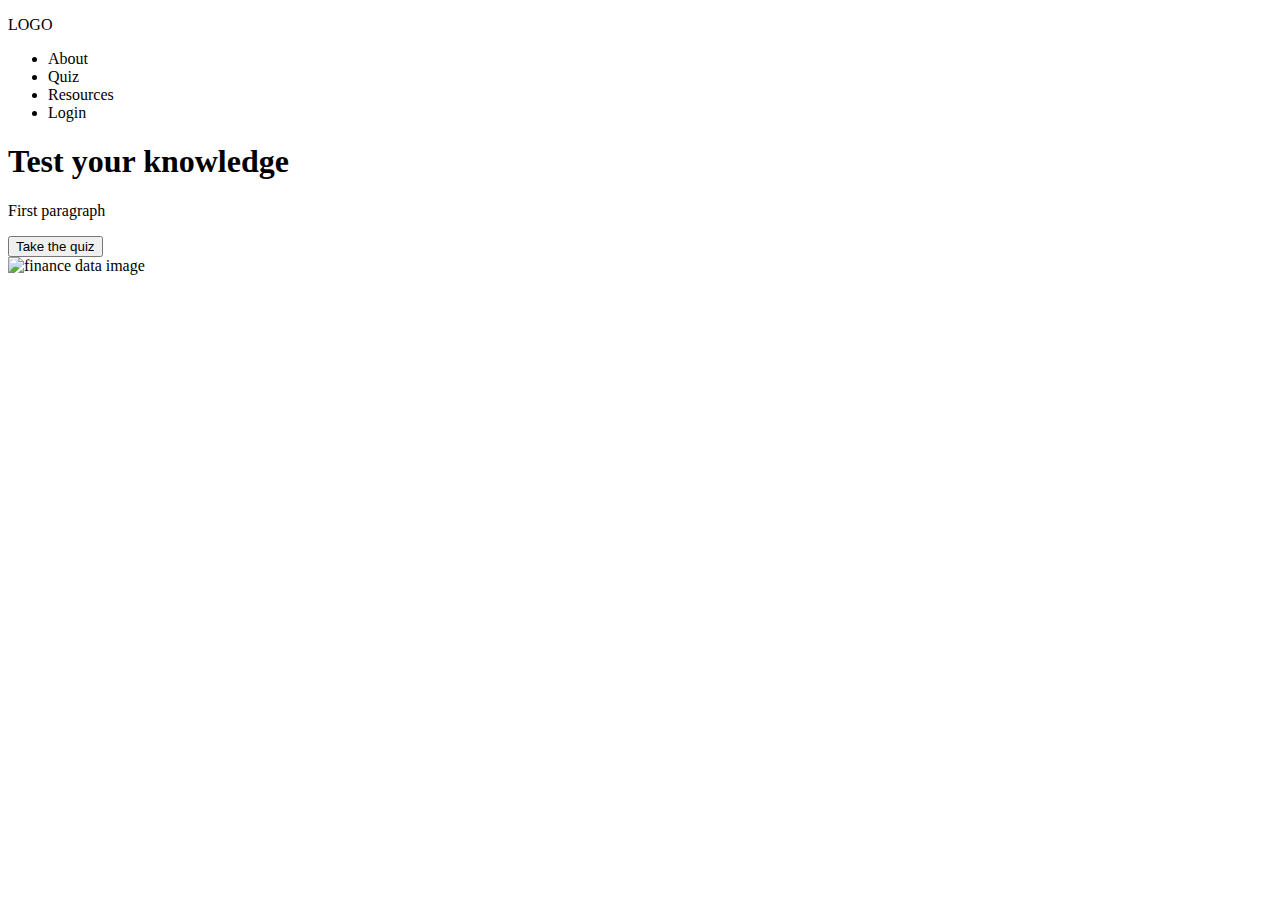
==== index.html @ 3f0c672c "Day 1: Designed UI (Figma), started landing page HTML (VSC)" ====
<!DOCTYPE html>
<html lang="en">
<head>
    <meta charset="UTF-8">
    <meta http-equiv="X-UA-Compatible" content="IE=edge">
    <meta name="viewport" content="width=device-width, initial-scale=1.0">
    <link rel="stylesheet" href="./stylesheets/style.css"/>
    <title>Quiz</title>
</head>
<body>
    <header>
        <div class="nav_bar"> 
            <p>LOGO</p>
            <ul class="nav_links">
                <li>About</li>
                <li>Quiz</li>
                <li>Resources</li>
                <li id="login" >Login</li>
            </ul>
        </div>
    </header>
    <div>
        <h1>Test your knowledge</h1>
        <p>First paragraph</p>
        <button>Take the quiz</button>
    </div>
    <img alt="finance data image"src=".images/png/financedata.png" />

    <script>src="index.js"</script></script>
</body>
</html>
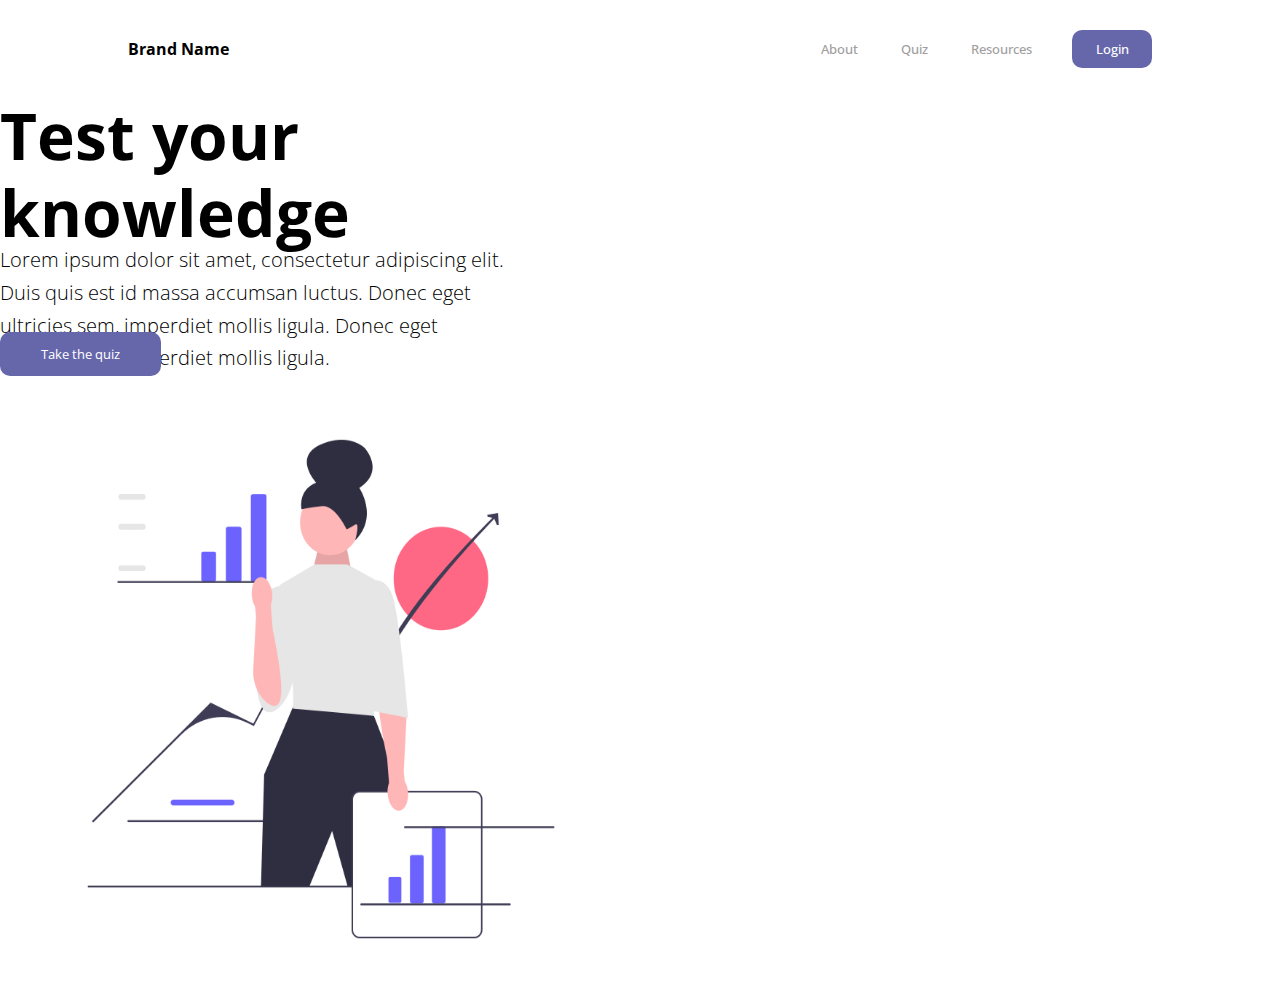
==== commit 058ecadb: "CSS + JS" ====
--- a/index.html
+++ b/index.html
@@ -5,27 +5,35 @@
     <meta http-equiv="X-UA-Compatible" content="IE=edge">
     <meta name="viewport" content="width=device-width, initial-scale=1.0">
     <link rel="stylesheet" href="./stylesheets/style.css"/>
-    <title>Quiz</title>
+    <link rel="preconnect" href="https://fonts.googleapis.com">
+<link rel="preconnect" href="https://fonts.gstatic.com" crossorigin>
+<link href="https://fonts.googleapis.com/css2?family=Open+Sans:ital,wght@0,300;0,400;0,500;0,600;0,700;0,800;1,300;1,400;1,500;1,600;1,700;1,800&display=swap" rel="stylesheet">
+<!-- TODO - FAVICON -->
+    <title>Brand Name</title>
 </head>
 <body>
     <header>
-        <div class="nav_bar"> 
-            <p>LOGO</p>
+        <p>Brand Name</p>
+        <nav>
             <ul class="nav_links">
-                <li>About</li>
-                <li>Quiz</li>
-                <li>Resources</li>
-                <li id="login" >Login</li>
+                <li><a href="#">About</a></li>
+                <li><a href="#">Quiz</a></li>
+                <li><a href="#">Resources</a></li>
             </ul>
-        </div>
+        </nav>
+        
+        <a id="login"><button>Login</button></a>
+        <!-- <a href='quiz.html'><button class="login">TAKE THE QUIZ </button> </a> -->
+     
     </header>
     <div>
-        <h1>Test your knowledge</h1>
-        <p>First paragraph</p>
-        <button>Take the quiz</button>
-    </div>
-    <img alt="finance data image"src=".images/png/financedata.png" />
-
+        <div class="landing_left">
+            <h1>Test your knowledge</h1>
+            <p id="intro_text">Lorem ipsum dolor sit amet, consectetur adipiscing elit. Duis quis est id massa accumsan luctus. Donec eget ultricies sem, imperdiet mollis ligula. Donec eget ultricies sem, imperdiet mollis ligula.</p>
+            <a href='quiz.html'><button id="quiz">Take the quiz</button> </a>
+        </div>
+        <img id="landing_img" alt="finance data image"src="images/png/finance data.png" />
+     </div>  
     <script>src="index.js"</script></script>
 </body>
 </html>--- a/stylesheets/style.css
+++ b/stylesheets/style.css
@@ -0,0 +1,242 @@
+* {
+ 
+    font-family: 'Open Sans', sans-serif;
+    box-sizing: border-box;
+    margin: 0;
+    padding: 0;
+    background-color: white;
+
+}
+
+/* TODO burger menu */
+
+@media (max-width: 768px) {
+    nav {
+        visibility: hidden;
+        display: flex;
+    }
+    
+}
+
+
+li, a {
+    font-weight:500;
+    text-decoration: none;
+    color: #A09E9E;
+
+}
+
+#login button {
+    font-weight:500;
+    font-size: smaller;
+    color: white;
+    text-decoration: none;
+    background-color: #6667ab;
+    width: 80px;
+    height: 38px; 
+    margin-left: 20px;
+    border-radius: 10px;
+    border:none;
+    transition: all 0.3s ease 0s;
+    cursor: pointer;
+    opacity: 1;
+    
+}
+
+#login button:hover {
+    background-color: #6667ab;
+    opacity: 0.9;
+
+}
+
+#login button:active {
+    background-color: #6667ab;
+    opacity: 0.9;
+    border: 1px #000000 solid;
+
+}
+
+header {
+    display: flex;
+    justify-content: flex-end;
+    align-items: center;
+    padding: 30px 10%;
+
+}
+
+p {
+    cursor: pointer;
+    font-weight: bolder;
+    margin-right:auto;
+
+}
+
+.nav_links {
+    list-style: none;
+    font-size: small;
+
+}
+
+.nav_links a:active { 
+    text-decoration: underline 3px; 
+    color: #6667ab;
+
+}
+
+.nav_links li {
+    display: inline-block;
+    padding: 0px 20px;
+
+}
+
+.nav_links li a {
+    transition: all 0.3s ease 0s;
+
+}
+
+.nav_links li a:hover {
+    color: black;
+
+}
+
+div {
+    justify-content: left;
+    align-content: space-around;
+    display:flexbox;
+ 
+}
+
+
+.landing_left h1 {
+    width: 513px;
+    height: 146px;
+    font-style: normal;
+    font-weight: 700;
+    font-size: 64px;
+    line-height: 120.68%;
+
+}
+
+#intro_text {
+    width: 513px;
+    height: 88px;
+    left: 27px;
+    top: 37px;
+    left: 27px;
+    top: 235px;
+    font-style: normal;
+    font-weight: 300;
+    font-size: 20px;
+    line-height: 164.68%;
+
+}
+
+#quiz {
+    width: 161px;
+    height: 44px;
+    left: 27px;
+    top: 438px;
+    color: white;
+    background-color: #6667AB;
+    border:none;
+    border-radius: 10px;
+    transition: all 0.3s ease 0s;
+
+}
+
+#quiz:hover {
+    background-color: #6667ab;
+    opacity: 0.9;
+    cursor: pointer;
+
+}
+
+#quiz:active {
+    background-color: #6667ab;
+    opacity: 0.9;
+    border: 1.5px #000000 solid;
+
+}
+
+ #landing_img {
+    width: 641.51px;
+    height: 626.39px;
+
+}
+
+
+/* quiz page */
+
+.quiz_intro h4 {
+    font-style: normal;
+    font-weight: 700;
+    font-size: 20px;
+    line-height: 120.68%;
+
+}
+
+.quiz_intro p {
+    font-style: normal;
+    font-weight: 400;
+    font-size: 18px;
+    line-height: 161.68%;
+}
+
+.quiz_container {
+    width: 50%;
+
+}
+#counter {
+    font-style: normal;
+    font-weight: 700;
+    font-size: 18px;
+    line-height: 120.68%;
+    color: #9B9B9B;
+}
+
+/* #counter hr {
+    color: #9B9B9B;
+} */
+
+.question {
+    font-style: normal;
+    font-weight: 700;
+    font-size: 18px;
+    line-height: 120.68%;
+    margin: 25px;
+
+}
+
+.choice {
+    
+    background: white;
+    /* border: 0.001px solid #6667AB; */
+    box-shadow: 1px 1px 9px 1px rgba(0, 0, 0, 0.09);
+    border-radius: 10px;
+    padding: 10px;
+    font-style: normal;
+    font-weight: 400;
+    font-size: 18px;
+    line-height: 120.68%;
+    margin: 15px;
+    transition: .3s background-color;
+
+}
+
+.choice:hover {
+    background: rgba(102, 103, 171, 0.15);
+    /* border: 0.001px solid #6667AB; */
+    box-shadow: 1px 1px 9px 1px rgba(0, 0, 0, 0.09);
+    
+}
+
+/* TODO change selection background color  */
+
+/* .choice input:checked {
+    background-color: #2eaadc;
+} */
+
+.qDiv {
+    visibility: hidden;
+    height: 0vh;
+}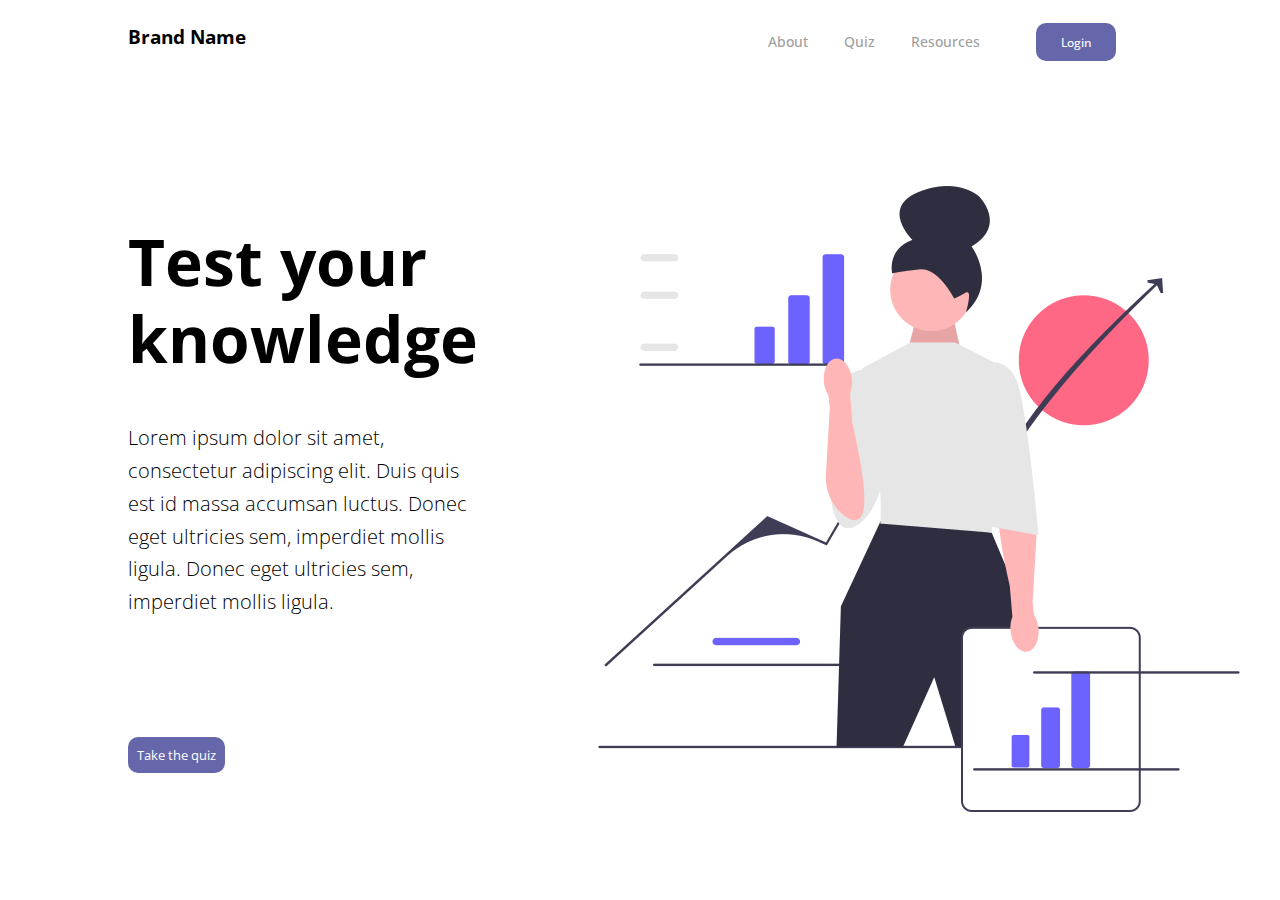
==== commit 898b767d: "Final JS + HTML/CSS draft" ====
--- a/index.html
+++ b/index.html
@@ -13,20 +13,18 @@
 </head>
 <body>
     <header>
-        <p>Brand Name</p>
-        <nav>
-            <ul class="nav_links">
-                <li><a href="#">About</a></li>
-                <li><a href="#">Quiz</a></li>
-                <li><a href="#">Resources</a></li>
-            </ul>
+        <a id="logo" href="index.html"><p>Brand Name</p></a>
+        <nav class="nav_links" >
+                 <a href="#">About</a>
+                <a href="quiz.html">Quiz</a>
+                <a href="#">Resources</a>
+                <a id="login"><button>Login</button><a>      
         </nav>
         
-        <a id="login"><button>Login</button></a>
         <!-- <a href='quiz.html'><button class="login">TAKE THE QUIZ </button> </a> -->
      
     </header>
-    <div>
+    <div id="landing-page">
         <div class="landing_left">
             <h1>Test your knowledge</h1>
             <p id="intro_text">Lorem ipsum dolor sit amet, consectetur adipiscing elit. Duis quis est id massa accumsan luctus. Donec eget ultricies sem, imperdiet mollis ligula. Donec eget ultricies sem, imperdiet mollis ligula.</p>
--- a/stylesheets/style.css
+++ b/stylesheets/style.css
@@ -10,19 +10,81 @@
 
 /* TODO burger menu */
 
-@media (max-width: 768px) {
+@media only screen
+and (max-width : 1100px) {
     nav {
         visibility: hidden;
-        display: flex;
+       
     }
-    
-}
-
-
-li, a {
+
+    #landing_img {
+        display:none;
+    }
+    
+}
+
+html {
+    height:100%;
+}
+body {
+    display: flex;
+    flex-direction: column;
+    align-items:center;
+    width: 100vw;
+    min-height: 100%;
+    
+}
+
+header {
+    width: 80vw;
+    display: flex;
+    flex-direction: row;
+    justify-content: space-between;
+    margin: 2.5vh 0 5vh 0vh;
+}
+
+a {
+    text-decoration: none;
+}
+
+#logo p {
+    color:#000000;
+    font-weight: bolder;
+    font-size: larger;
+   
+}
+
+.nav_links {
+    display: flex;
+    flex-direction: row;
+    justify-content: space-between;
+    width: 30vw;
+    align-items: center;
+    list-style: none;
+    font-size: .88rem;
+    margin-left: auto;
+    
+
+}
+
+.nav_links a {
+    
+    transition: all 0.3s ease 0s;
     font-weight:500;
     text-decoration: none;
     color: #A09E9E;
+    
+
+}
+
+.nav_links a:hover {
+    color: black;
+
+}
+.nav_links a:active { 
+    /* text-decoration: underline 3px;  */
+    font-size:.95rem;
+    /* color: #6667ab; */
 
 }
 
@@ -55,89 +117,45 @@
     border: 1px #000000 solid;
 
 }
-
-header {
-    display: flex;
-    justify-content: flex-end;
-    align-items: center;
-    padding: 30px 10%;
-
-}
-
-p {
-    cursor: pointer;
-    font-weight: bolder;
+#landing-page {
+    width: 80vw;
+    display: flex;
+    flex-direction: row;
+    justify-content: space-between;
+}
+
+.landing_left {
+    display: flex;
+    flex-direction: column;
+    justify-content: space-evenly;
+    width:30vw;
     margin-right:auto;
 
 }
 
-.nav_links {
-    list-style: none;
-    font-size: small;
-
-}
-
-.nav_links a:active { 
-    text-decoration: underline 3px; 
-    color: #6667ab;
-
-}
-
-.nav_links li {
-    display: inline-block;
-    padding: 0px 20px;
-
-}
-
-.nav_links li a {
-    transition: all 0.3s ease 0s;
-
-}
-
-.nav_links li a:hover {
-    color: black;
-
-}
-
-div {
-    justify-content: left;
-    align-content: space-around;
-    display:flexbox;
- 
-}
-
-
 .landing_left h1 {
-    width: 513px;
-    height: 146px;
     font-style: normal;
     font-weight: 700;
     font-size: 64px;
     line-height: 120.68%;
+    margin-bottom: 5vh;
 
 }
 
 #intro_text {
-    width: 513px;
-    height: 88px;
-    left: 27px;
-    top: 37px;
-    left: 27px;
-    top: 235px;
     font-style: normal;
     font-weight: 300;
     font-size: 20px;
     line-height: 164.68%;
+    /* margin-bottom: 3vh; */
 
 }
 
 #quiz {
-    width: 161px;
-    height: 44px;
-    left: 27px;
-    top: 438px;
+    
     color: white;
     background-color: #6667AB;
+    padding: 1vh;
     border:none;
     border-radius: 10px;
     transition: all 0.3s ease 0s;
@@ -145,28 +163,29 @@
 }
 
 #quiz:hover {
-    background-color: #6667ab;
     opacity: 0.9;
     cursor: pointer;
 
 }
 
-#quiz:active {
-    background-color: #6667ab;
+#quiz:active {  
     opacity: 0.9;
     border: 1.5px #000000 solid;
 
 }
 
  #landing_img {
-    width: 641.51px;
-    height: 626.39px;
+  width:  auto;
 
 }
 
 
 /* quiz page */
 
+.quiz_intro {
+    width: 80vw;
+    margin-top: 10vh;
+}
 .quiz_intro h4 {
     font-style: normal;
     font-weight: 700;
@@ -180,12 +199,35 @@
     font-weight: 400;
     font-size: 18px;
     line-height: 161.68%;
+    
+   
 }
 
 .quiz_container {
     width: 50%;
-
-}
+    height:50vh;
+    overflow:scroll;
+    /* overflow-x:hidden; */
+
+}
+
+.quiz_container::-webkit-scrollbar {
+    -webkit-appearance: none;
+    
+}
+
+.quiz_container::-webkit-scrollbar:vertical {
+    width: 11px;
+    
+}
+
+.quiz_container::-webkit-scrollbar-thumb {
+    border-radius: 8px;
+    border: 2px solid white; /* should match background, can't be transparent */
+    background-color: rgba(0, 0, 0, .5);
+    
+}
+
 #counter {
     font-style: normal;
     font-weight: 700;
@@ -230,13 +272,26 @@
     
 }
 
+
+
 /* TODO change selection background color  */
 
 /* .choice input:checked {
     background-color: #2eaadc;
 } */
 
-.qDiv {
+/* .qDiv {
     visibility: hidden;
     height: 0vh;
+} */
+
+.scoreDiv {
+    visibility: hidden;
+    height: 0px;
+}
+
+footer {
+    font-size: smaller;
+    color: grey;
+    margin-top: 10vh;
 }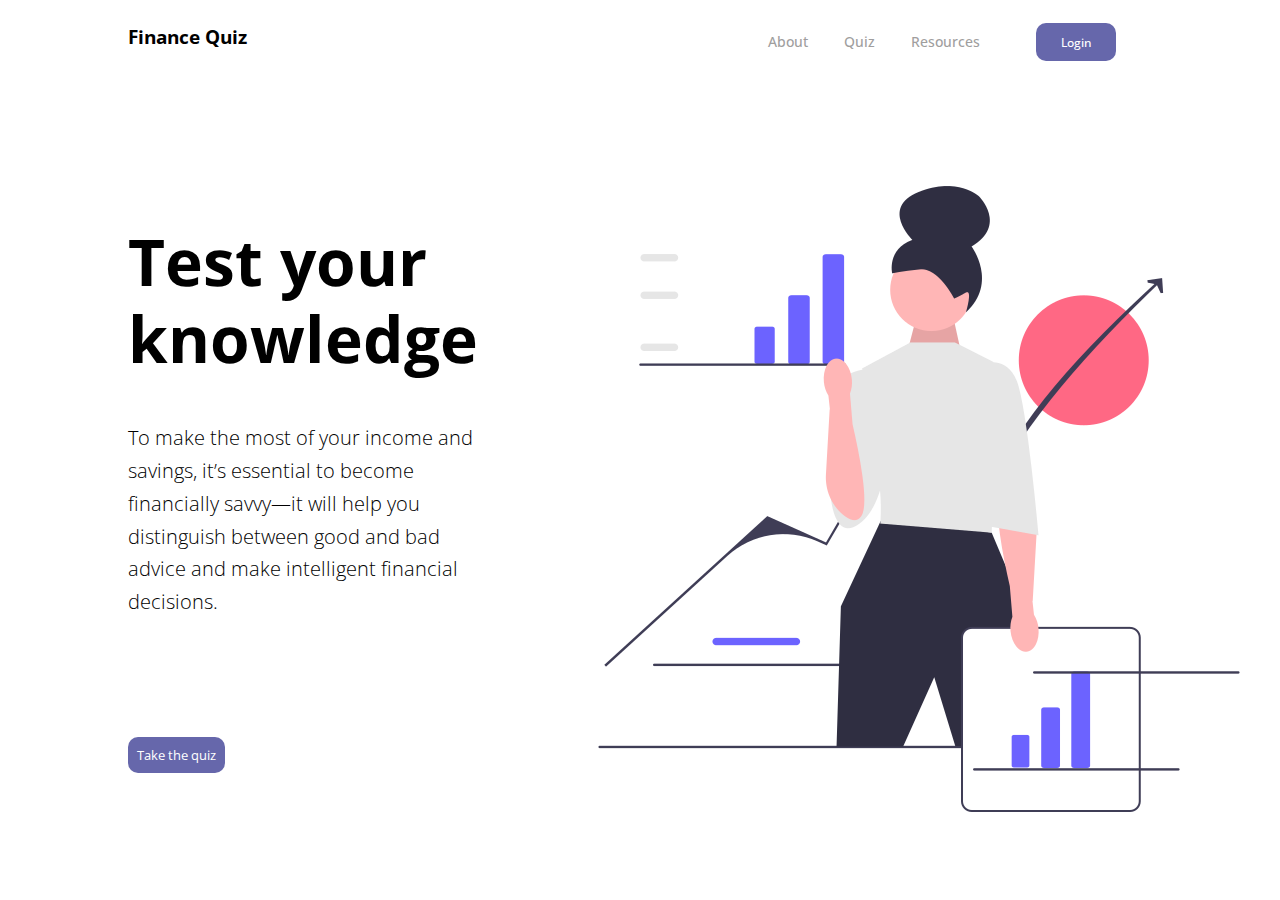
==== commit 2d8f5964: "final project" ====
--- a/index.html
+++ b/index.html
@@ -13,7 +13,7 @@
 </head>
 <body>
     <header>
-        <a id="logo" href="index.html"><p>Brand Name</p></a>
+        <a id="logo" href="index.html"><p>Finance Quiz</p></a>
         <nav class="nav_links" >
                  <a href="#">About</a>
                 <a href="quiz.html">Quiz</a>
@@ -27,7 +27,7 @@
     <div id="landing-page">
         <div class="landing_left">
             <h1>Test your knowledge</h1>
-            <p id="intro_text">Lorem ipsum dolor sit amet, consectetur adipiscing elit. Duis quis est id massa accumsan luctus. Donec eget ultricies sem, imperdiet mollis ligula. Donec eget ultricies sem, imperdiet mollis ligula.</p>
+            <p id="intro_text">To make the most of your income and savings, it’s essential to become financially savvy—it will help you distinguish between good and bad advice and make intelligent financial decisions.</p>
             <a href='quiz.html'><button id="quiz">Take the quiz</button> </a>
         </div>
         <img id="landing_img" alt="finance data image"src="images/png/finance data.png" />
--- a/stylesheets/style.css
+++ b/stylesheets/style.css
@@ -183,23 +183,30 @@
 /* quiz page */
 
 .quiz_intro {
+    display:flex;
+    margin-top: 8vh;
     width: 80vw;
-    margin-top: 10vh;
-}
-.quiz_intro h4 {
+    flex-direction: column;
+   justify-content: center;
+   align-items: center;
+}
+.quiz_intro h1 {
     font-style: normal;
     font-weight: 700;
+    /* font-size: 20px; */
+    line-height: 120.68%;
+
+}
+
+.quiz_intro p {
+    font-style: normal;
+    font-weight: 400;
     font-size: 20px;
-    line-height: 120.68%;
-
-}
-
-.quiz_intro p {
-    font-style: normal;
-    font-weight: 400;
-    font-size: 18px;
     line-height: 161.68%;
-    
+    /* width: 70vw; */
+    margin-bottom: 10vh;
+    /* justify-content: center;
+    align-items: center */
    
 }
 
@@ -228,18 +235,10 @@
     
 }
 
-#counter {
-    font-style: normal;
-    font-weight: 700;
-    font-size: 18px;
-    line-height: 120.68%;
-    color: #9B9B9B;
-}
-
-/* #counter hr {
-    color: #9B9B9B;
-} */
-
+
+.qDiv {
+    margin-bottom: 6vh;
+}
 .question {
     font-style: normal;
     font-weight: 700;
@@ -272,26 +271,143 @@
     
 }
 
-
-
-/* TODO change selection background color  */
-
-/* .choice input:checked {
-    background-color: #2eaadc;
-} */
-
-/* .qDiv {
-    visibility: hidden;
-    height: 0vh;
-} */
+input {
+    margin: 0 0 0 25px;
+     color: white;
+    background-color: #6667AB;
+    padding: 1vh;
+    border:none;
+    border-radius: 10px;
+    transition: all 0.3s ease 0s;
+
+}
+
+input:hover {
+    opacity: 0.9;
+    cursor: pointer;
+
+}
+
 
 .scoreDiv {
     visibility: hidden;
     height: 0px;
-}
+    vertical-align:top;
+    /* width: 90vw; */
+    display: flex;
+    flex-direction: row;
+    justify-content: space-between;
+    align-content: space-around;
+    /* padding: 25px; */
+}
+
+.pass_left {
+    display: flex;
+    flex-direction: column;
+    justify-content:center;
+    width:30vw;
+    margin-right: 6rem;
+}
+
+#score_h1 {
+    font-style: normal;
+    font-weight: 700;
+    font-size: 64px;
+    line-height: 120.68%;
+    margin-bottom: 5vh;
+}
+
+#pass_text {
+    font-style: normal;
+    font-weight: 300;
+    font-size: 20px;
+    line-height: 164.68%;
+}
+
+#score-button {
+margin: 5vh 0 0 0;
+    color: white;
+   background-color: #6667AB;
+   padding: 1vh;
+   border:none;
+   border-radius: 10px;
+   transition: all 0.3s ease 0s;
+}
+
+
+#score-button:hover {
+    opacity: 0.9;
+    cursor: pointer;
+
+}
+
+#pass {
+    width: auto;
+    display:flex;
+    align-items: center;
+    
+  
+  }
+
+.percentageContainer {
+    font-weight: bold;
+    font-size: 4rem;
+    
+}
+
+.fail_left {
+    display: flex;
+    flex-direction: column;
+    align-content:;
+    justify-content:;
+    width:30vw;
+    margin-right: 6rem;
+   
+}
+
+#score_h1 {
+    font-style: normal;
+    font-weight: 700;
+    font-size: 64px;
+    line-height: 120.68%;
+    margin-bottom: 5vh;
+}
+
+#fail_text {
+    font-style: normal;
+    font-weight: 300;
+    font-size: 20px;
+    line-height: 164.68%;
+}
+
+#score-button {
+margin: 5vh 0 0 0;
+    color: white;
+   background-color: #6667AB;
+   padding: 1vh;
+   border:none;
+   border-radius: 10px;
+   transition: all 0.3s ease 0s;
+}
+
+
+#score-button:hover {
+    opacity: 0.9;
+    cursor: pointer;
+
+}
+
+#fail {
+    width: auto;
+    display:flex;
+    align-items: center;
+    
+  
+  }
 
 footer {
     font-size: smaller;
     color: grey;
     margin-top: 10vh;
-}+}
+
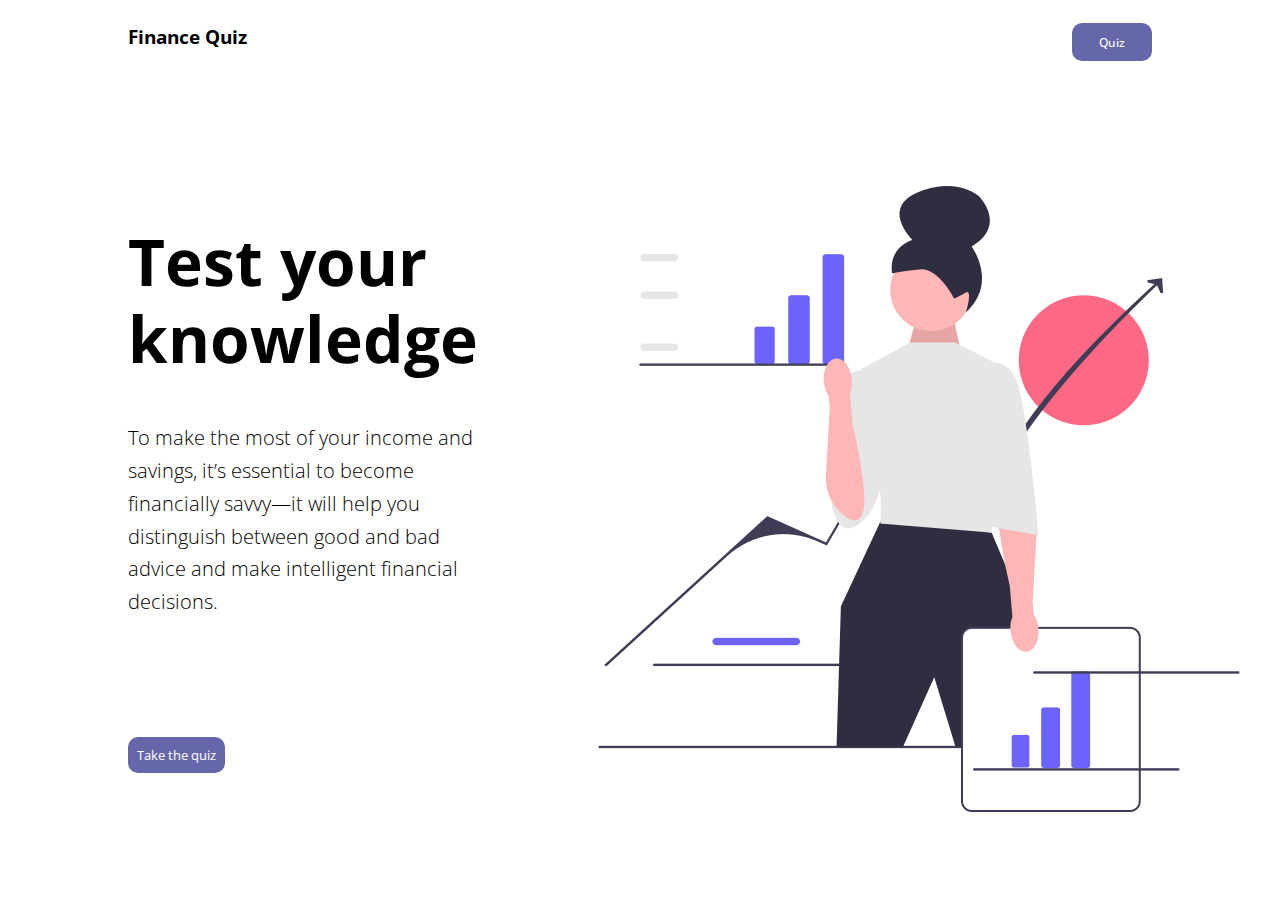
==== commit 1303d3e4: "style updates" ====
--- a/index.html
+++ b/index.html
@@ -15,10 +15,10 @@
     <header>
         <a id="logo" href="index.html"><p>Finance Quiz</p></a>
         <nav class="nav_links" >
-                 <a href="#">About</a>
-                <a href="quiz.html">Quiz</a>
-                <a href="#">Resources</a>
-                <a id="login"><button>Login</button><a>      
+                 <!-- <a href="#">About</a> -->
+                <!-- <a href="quiz.html">Quiz</a> -->
+                <!-- <a href="#">Resources</a> -->
+                <a id="login" href="quiz.html"><button>Quiz</button><a>      
         </nav>
         
         <!-- <a href='quiz.html'><button class="login">TAKE THE QUIZ </button> </a> -->
--- a/stylesheets/style.css
+++ b/stylesheets/style.css
@@ -8,20 +8,109 @@
 
 }
 
-/* TODO burger menu */
-
-@media only screen
-and (max-width : 1100px) {
-    nav {
-        visibility: hidden;
+
+@media only screen and (max-width: 1160px)  {
+
+    html {
+        width: 100vw; 
+        min-height: 100%;
+      }
+    header {
+        
+        padding: 2.5vh 0 5vh 0vh;
+    }
+
+    
+    
+    body {
+        width: 100vw; 
+        min-height: 100%;
+      }
+
+    #landing-page {
+        width: 80vw;
+        display: flex;
+        flex-direction: column;
+        justify-content:center;
+        align-items: center;
+        flex-wrap: wrap-reverse
+        
+    }
+
+    .landing_left {
+        display: flex;
+        flex-direction: column; /* stack items vertically */
+        align-items: center; /* center items horizontally within the container */
+        justify-content:center;
+        width: 80vw;
+        margin-left: auto;
+        
+        
+      }
+    
+      .landing_left h1 {
+        font-size: 6vw;
+        width: 100%;
+        
+      }
+
+    #landing_img {
+        display: flex;
+        flex-direction: column;
+        flex-wrap: wrap;
+        align-items: center; 
+        justify-content:center;
+        max-width: 90%; 
+        height:auto; 
+        padding-bottom: 5%; 
+        object-fit: contain;
        
+      }
+
+    
+      #intro_text {
+        font-size: 4vw;
+        padding-bottom: 5vh;
+      }
+    
+      #quiz {
+        font-size: 14px; 
+      }
+
+      /* quiz page */
+
+      .quiz_intro {
+        display: flex;
+        flex-direction: column;
+        align-items:flex-start;
+        justify-content:flex-start;
+        width: 90vw;
+        height: auto;
+        margin: auto;
+        flex-wrap: wrap;
     }
 
-    #landing_img {
-        display:none;
+    .quiz_intro h1 {
+        font-style: normal;
+        font-weight: 700;
+        line-height: 120.68%;
+    
     }
     
-}
+    .quiz_intro p {
+        margin:auto;
+    
+    }
+    
+    
+    
+      
+     
+    
+}
+
+  
+/* main css */
 
 html {
     height:100%;
@@ -57,7 +146,7 @@
 .nav_links {
     display: flex;
     flex-direction: row;
-    justify-content: space-between;
+    justify-content: flex-end;
     width: 30vw;
     align-items: center;
     list-style: none;
@@ -211,10 +300,15 @@
 }
 
 .quiz_container {
-    width: 50%;
-    height:50vh;
-    overflow:scroll;
-    /* overflow-x:hidden; */
+    width: 75%;
+    height:75vh;
+    overflow:scroll; /* centers items horizontally within the container */
+    margin: auto; 
+    align-items: center;
+    border: 0.5px lightgrey solid;
+    border-radius: 5px;
+    padding: 20px;
+    box-shadow: 0 4px 8px 0 rgba(0, 0, 0, 0.2);
 
 }
 
@@ -410,4 +504,3 @@
     color: grey;
     margin-top: 10vh;
 }
-
